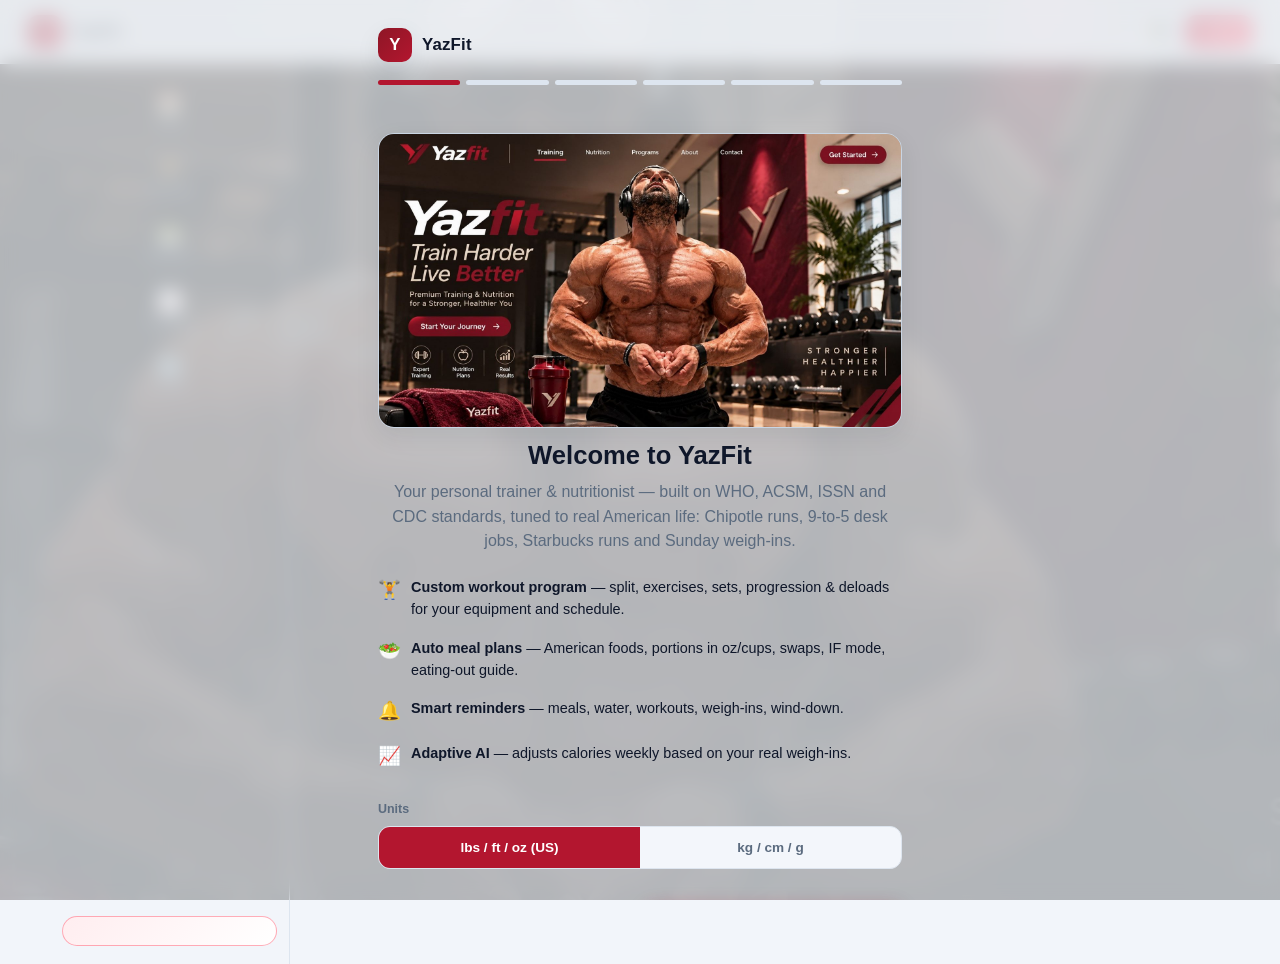
==== index.html @ 8dd3da99 "feat: YazFit v1 - US fitness & nutrition PWA with crimson brand theme Personalized workout/nutrition" ====
<!DOCTYPE html>
<html lang="en">
<head>
<meta charset="UTF-8">
<meta name="viewport" content="width=device-width, initial-scale=1, viewport-fit=cover">
<title>YazFit — Personal Training & Nutrition Coach</title>
<meta name="description" content="Personalized workout and nutrition plans built on WHO, ACSM, ISSN and CDC standards. US lifestyle ready.">
<meta name="theme-color" content="#0b0f14">
<link rel="manifest" href="manifest.json">
<link rel="icon" href="icons/icon.svg" type="image/svg+xml">
<link rel="apple-touch-icon" href="icons/icon.svg">
<meta name="apple-mobile-web-app-capable" content="yes">
<meta name="apple-mobile-web-app-title" content="YazFit">
<meta name="apple-mobile-web-app-status-bar-style" content="black-translucent">
<link rel="stylesheet" href="styles.css">
</head>
<body data-theme="dark">

<!-- ===== App shell ===== -->
<div id="app">
  <header class="topbar no-print">
    <div class="brand">
      <div class="logo">Y</div>
      <span>YazFit</span>
      <span id="subbadge" class="pill pro" style="display:none">PLUS</span>
    </div>
    <div class="actions">
      <button class="btn sm ghost" id="btn-theme" data-act="theme" aria-label="Toggle theme">🌗</button>
      <button class="btn sm accent" id="btn-pro" data-act="open-paywall">Go Pro</button>
    </div>
  </header>

  <div class="layout">
    <nav id="sidebar" class="no-print" aria-label="Main navigation">
      <button class="nav-item" data-act="nav" data-tab="today"><span class="ic">🏠</span>Today</button>
      <button class="nav-item" data-act="nav" data-tab="workouts"><span class="ic">🏋️</span>Workouts</button>
      <button class="nav-item" data-act="nav" data-tab="nutrition"><span class="ic">🥗</span>Nutrition</button>
      <button class="nav-item" data-act="nav" data-tab="progress"><span class="ic">📈</span>Progress</button>
      <button class="nav-item" data-act="nav" data-tab="profile"><span class="ic">⚙️</span>Profile</button>
      <div class="procard" id="sidepro"></div>
    </nav>

    <main id="main">
      <section id="view-today" class="view"></section>
      <section id="view-workouts" class="view" hidden></section>
      <section id="view-nutrition" class="view" hidden></section>
      <section id="view-progress" class="view" hidden></section>
      <section id="view-profile" class="view" hidden></section>
    </main>
  </div>

  <nav id="bottomnav" class="no-print" aria-label="Main navigation">
    <button class="nav-item" data-act="nav" data-tab="today"><span class="ic">🏠</span>Today</button>
    <button class="nav-item" data-act="nav" data-tab="workouts"><span class="ic">🏋️</span>Workouts</button>
    <button class="nav-item" data-act="nav" data-tab="nutrition"><span class="ic">🥗</span>Nutrition</button>
    <button class="nav-item" data-act="nav" data-tab="progress"><span class="ic">📈</span>Progress</button>
    <button class="nav-item" data-act="nav" data-tab="profile"><span class="ic">⚙️</span>Profile</button>
  </nav>
</div>

<!-- ===== Onboarding ===== -->
<div id="onboarding" role="dialog" aria-label="Setup wizard"></div>

<!-- ===== Modal & toast roots ===== -->
<div id="modal-root"></div>
<div id="toast-root" aria-live="polite"></div>

<script src="data.js"></script>
<script src="engine.js"></script>
<script src="app-views.js"></script>
<script src="app-core.js"></script>
</body>
</html>
---- styles.css ----
/* ============================================================
   YazFit — Design System
   Mobile-first · dark default · Material/HIG-inspired patterns
   ============================================================ */
:root{
  --bg:#0b0f14; --bg2:rgba(15,20,27,.88); --surface:rgba(17,24,33,.94); --card:rgba(24,33,48,.82); --card2:rgba(30,41,56,.86);
  --line:#263140; --line2:#314052;
  --text:#e9eff6; --muted:#93a1b3; --faint:#64748b;
  --primary:#d0203f; --primary2:#ff5a74; --primary-ink:#ffffff;
  --accent:#ff4d64; --success:#22c55e; --warn:#f59e0b; --danger:#ef4444; --info:#38bdf8;
  --r:16px; --r-sm:12px; --shadow:0 10px 30px rgba(0,0,0,.35);
  --maxw:1180px;
}
/* Full-app photo background (dark theme) — clean cropped athlete hero */
body::before{
  content:"";position:fixed;inset:0;z-index:-1;pointer-events:none;
  background:
    linear-gradient(180deg,rgba(11,15,20,.55) 0%,rgba(11,15,20,.72) 42%,rgba(11,15,20,.88) 100%),
    url("assets/hero-bg.jpg") center 30%/cover no-repeat;
}
[data-theme="light"] body::before{content:none}
[data-theme="light"]{
  --bg:#f2f5fa; --bg2:#e9eef5; --surface:#ffffff; --card:#ffffff; --card2:#f3f6fb;
  --line:#dde5ef; --line2:#c9d5e3;
  --text:#0f172a; --muted:#5b6b7f; --faint:#8b98a9;
  --primary:#b3162f; --primary2:#d0203f; --primary-ink:#ffffff;
  --shadow:0 8px 24px rgba(15,23,42,.08);
}
*{box-sizing:border-box;margin:0;padding:0}
html{font-size:16px}
body{
  font-family:-apple-system,BlinkMacSystemFont,"Segoe UI",Roboto,"Helvetica Neue",Arial,sans-serif;
  background:var(--bg);color:var(--text);line-height:1.55;min-height:100vh;
  -webkit-font-smoothing:antialiased;
}
button{font:inherit;cursor:pointer;color:inherit}
input,select{font:inherit;color:inherit}
a{color:var(--primary2)}
img{max-width:100%}
:focus-visible{outline:2px solid var(--primary);outline-offset:2px;border-radius:6px}
@media (prefers-reduced-motion:reduce){*{animation:none!important;transition:none!important}}

/* ---------- layout ---------- */
#app{display:none;min-height:100vh}
#app.on{display:block}
.layout{display:grid;grid-template-columns:1fr;max-width:var(--maxw);margin:0 auto}
main{padding:14px 14px 96px;min-height:100vh}
@media(min-width:900px){
  .layout{grid-template-columns:240px 1fr;gap:0}
  main{padding:24px 28px 40px}
}
/* header */
.topbar{display:flex;align-items:center;justify-content:space-between;gap:10px;padding:10px 14px;position:sticky;top:0;z-index:40;background:color-mix(in srgb,var(--bg) 82%,transparent);backdrop-filter:blur(10px);border-bottom:1px solid var(--line)}
.brand{display:flex;align-items:center;gap:10px;font-weight:800;font-size:1.05rem;letter-spacing:.2px}
.brand .logo{width:34px;height:34px;border-radius:10px;background:linear-gradient(135deg,#8e1626,var(--primary));display:grid;place-items:center;font-size:1.05rem;color:#fff;box-shadow:var(--shadow)}
.topbar .actions{display:flex;align-items:center;gap:8px}
@media(min-width:900px){.topbar{padding:14px 28px}}
/* sidebar */
#sidebar{display:none}
@media(min-width:900px){
  #sidebar{display:flex;flex-direction:column;gap:4px;padding:18px 12px;border-right:1px solid var(--line);position:sticky;top:0;height:100vh}
  #sidebar .nav-item{flex:0 0 auto;justify-content:flex-start;padding:11px 14px}
  #sidebar .procard{margin-top:auto}
}
/* bottom nav (mobile) */
#bottomnav{position:fixed;bottom:0;left:0;right:0;z-index:50;display:flex;background:color-mix(in srgb,var(--surface) 92%,transparent);backdrop-filter:blur(12px);border-top:1px solid var(--line);padding:6px 4px calc(6px + env(safe-area-inset-bottom))}
@media(min-width:900px){#bottomnav{display:none}}
.nav-item{flex:1;display:flex;flex-direction:column;align-items:center;gap:3px;padding:8px 4px;border:none;background:none;color:var(--muted);font-size:.68rem;font-weight:600;border-radius:12px}
.nav-item .ic{font-size:1.25rem;line-height:1}
.nav-item.active{color:var(--primary2)}
.nav-item.active .ic{transform:scale(1.08)}

/* ---------- primitives ---------- */
.card{background:var(--card);border:1px solid var(--line);border-radius:var(--r);padding:16px;margin-bottom:14px}
.card.tight{padding:12px}
.card h3{font-size:1rem;margin-bottom:10px;display:flex;align-items:center;gap:8px}
.card h3 .sub{margin-left:auto;font-size:.75rem;color:var(--muted);font-weight:600}
.row{display:flex;gap:12px;flex-wrap:wrap}
.row>*{flex:1 1 180px}
.grid2{display:grid;grid-template-columns:1fr 1fr;gap:12px}
.grid3{display:grid;grid-template-columns:repeat(auto-fit,minmax(150px,1fr));gap:12px}
.muted{color:var(--muted)}
.small{font-size:.8rem}
.tiny{font-size:.72rem}
.center{text-align:center}
.hr{border:none;border-top:1px solid var(--line);margin:12px 0}
.pill{display:inline-flex;align-items:center;gap:6px;padding:4px 10px;border-radius:999px;font-size:.72rem;font-weight:700;background:var(--card2);border:1px solid var(--line);color:var(--muted)}
.pill.good{color:var(--success);border-color:color-mix(in srgb,var(--success) 40%,transparent)}
.pill.warn{color:var(--warn);border-color:color-mix(in srgb,var(--warn) 40%,transparent)}
.pill.bad{color:var(--danger);border-color:color-mix(in srgb,var(--danger) 40%,transparent)}
.pill.pro{background:linear-gradient(135deg,color-mix(in srgb,var(--accent) 22%,transparent),transparent);color:var(--accent);border-color:color-mix(in srgb,var(--accent) 45%,transparent)}

.btn{display:inline-flex;align-items:center;justify-content:center;gap:8px;padding:11px 18px;border-radius:var(--r-sm);border:1px solid var(--line2);background:var(--card2);color:var(--text);font-weight:700;font-size:.9rem;transition:transform .06s,filter .15s}
.btn:hover{filter:brightness(1.1)}
.btn:active{transform:scale(.98)}
.btn.primary{background:linear-gradient(135deg,#8e1626,var(--primary));border:none;color:#fff;box-shadow:0 6px 18px color-mix(in srgb,var(--primary) 35%,transparent)}
.btn.accent{background:linear-gradient(135deg,#b3162f,var(--accent));border:none;color:#fff}
.btn.ghost{background:transparent}
.btn.danger{background:transparent;border-color:color-mix(in srgb,var(--danger) 50%,transparent);color:var(--danger)}
.btn.wide{width:100%}
.btn.sm{padding:7px 12px;font-size:.78rem;border-radius:10px}
.btn:disabled{opacity:.5;cursor:not-allowed}

.chip{display:inline-flex;align-items:center;gap:6px;padding:9px 14px;border-radius:999px;border:1.5px solid var(--line2);background:var(--card2);font-weight:600;font-size:.85rem;margin:0 6px 8px 0}
.chip.on{border-color:var(--primary);background:color-mix(in srgb,var(--primary) 18%,var(--card2));color:var(--primary2)}
.chips{display:flex;flex-wrap:wrap}

.seg{display:flex;background:var(--card2);border:1px solid var(--line);border-radius:var(--r-sm);overflow:hidden}
.seg button{flex:1;padding:10px 6px;background:none;border:none;color:var(--muted);font-weight:700;font-size:.85rem}
.seg button.on{background:var(--primary);color:#fff}

label.f{display:block;margin-bottom:12px}
label.f span{display:block;font-size:.78rem;font-weight:700;color:var(--muted);margin-bottom:6px}
input.in,select.in{width:100%;padding:12px 14px;border-radius:var(--r-sm);border:1.5px solid var(--line2);background:var(--bg2);color:var(--text)}
input.in:focus,select.in:focus{border-color:var(--primary);outline:none}
.inpair{display:flex;gap:8px}
.inpair>*{flex:1}

/* rings & stats */
.rings{display:grid;grid-template-columns:repeat(auto-fit,minmax(140px,1fr));gap:12px}
.ring{display:flex;flex-direction:column;align-items:center;background:var(--card);border:1px solid var(--line);border-radius:var(--r);padding:14px 8px}
.ring .v{font-size:1.15rem;font-weight:800;margin-top:6px}
.ring .l{font-size:.72rem;color:var(--muted);font-weight:700;text-transform:uppercase;letter-spacing:.6px}
.stat{background:var(--card);border:1px solid var(--line);border-radius:var(--r);padding:14px 16px}
.stat .v{font-size:1.5rem;font-weight:800}
.stat .l{font-size:.72rem;color:var(--muted);font-weight:700;text-transform:uppercase;letter-spacing:.6px}
.stat .d{font-size:.78rem;color:var(--muted);margin-top:4px}
.val-good{color:var(--success)}.val-warn{color:var(--warn)}.val-bad{color:var(--danger)}

/* meals & timeline */
.meal{border:1px solid var(--line);border-radius:var(--r);background:var(--card);margin-bottom:10px;overflow:hidden}
.meal .head{display:flex;align-items:center;gap:10px;padding:12px 14px;cursor:pointer}
.meal .head .t{font-weight:800}
.meal .head .time{font-size:.75rem;color:var(--muted)}
.meal .head .meta{margin-left:auto;text-align:right;font-size:.75rem;color:var(--muted);font-weight:700}
.meal .items{padding:0 14px 12px;display:none}
.meal.open .items{display:block}
.meal .items .it{display:flex;align-items:baseline;gap:8px;padding:7px 0;border-top:1px dashed var(--line)}
.meal .items .it .amt{margin-left:auto;white-space:nowrap;color:var(--muted);font-weight:700;font-size:.8rem}
.meal .head .done{width:26px;height:26px;border-radius:50%;border:2px solid var(--line2);display:grid;place-items:center;background:none;font-size:.8rem;flex-shrink:0}
.meal .head .done.on{background:var(--success);border-color:var(--success);color:#062b12}
.timeline{position:relative;padding-left:18px}
.timeline::before{content:"";position:absolute;left:5px;top:6px;bottom:6px;width:2px;background:var(--line)}
.tl-ev{position:relative;display:flex;gap:10px;align-items:center;padding:7px 0;font-size:.85rem;color:var(--muted)}
.tl-ev .dot{position:absolute;left:-18px;width:10px;height:10px;border-radius:50%;background:var(--faint)}
.tl-ev.done .dot{background:var(--success)}
.tl-ev .tt{font-weight:800;color:var(--text);min-width:46px}
.tl-ev.fired{color:var(--text)}

/* workout */
.daycard{border:1px solid var(--line);border-radius:var(--r);background:var(--card);margin-bottom:12px;overflow:hidden}
.daycard .head{display:flex;align-items:center;gap:12px;padding:14px}
.daycard .head .badge{width:46px;height:46px;border-radius:12px;display:grid;place-items:center;font-weight:800;font-size:.9rem;background:var(--card2);border:1px solid var(--line);flex-shrink:0}
.daycard.strength .head .badge{background:color-mix(in srgb,var(--primary) 18%,transparent);border-color:color-mix(in srgb,var(--primary) 45%,transparent);color:var(--primary2)}
.daycard.rest .head .badge{background:color-mix(in srgb,var(--success) 12%,transparent);color:var(--success);border-color:color-mix(in srgb,var(--success) 35%,transparent)}
.daycard .head .t{font-weight:800}
.daycard .head .m{font-size:.75rem;color:var(--muted)}
.daycard .head .btn{margin-left:auto}
.daycard .body{display:none;padding:0 14px 14px}
.daycard.open .body{display:block}
.ex{padding:10px 0;border-top:1px solid var(--line)}
.ex .top{display:flex;align-items:center;gap:10px}
.ex .nm{font-weight:700;flex:1}
.ex .sr{white-space:nowrap;font-weight:800;color:var(--primary2);font-size:.85rem}
.ex .cues{margin:6px 0 0;font-size:.78rem;color:var(--muted);padding-left:16px}
.ex .cues li{margin-bottom:2px}
.ex .subs{margin-top:6px}
.ex .chk{width:22px;height:22px;border-radius:6px;border:2px solid var(--line2);background:none;flex-shrink:0}
.ex .chk.on{background:var(--success);border-color:var(--success)}
.ex.detaillink .nm{cursor:pointer;color:var(--primary2)}
.locked{position:relative}
.blur{filter:blur(6px);pointer-events:none;user-select:none}
.lockover{position:absolute;inset:0;display:flex;flex-direction:column;align-items:center;justify-content:center;gap:8px;z-index:2;background:color-mix(in srgb,var(--bg) 30%,transparent);border-radius:var(--r);text-align:center;padding:12px}

/* progress */
.chart{width:100%;height:auto}
.legend{display:flex;gap:14px;font-size:.72rem;color:var(--muted);margin-top:6px}
.legend .k{width:18px;height:3px;border-radius:2px;display:inline-block;vertical-align:middle;margin-right:5px}
.watrow{display:flex;flex-wrap:wrap;gap:8px}
.cup{width:34px;height:42px;font-size:1.05rem;border-radius:8px;border:1.5px solid var(--line2);background:var(--card2)}
.cup.on{background:color-mix(in srgb,var(--info) 25%,var(--card2));border-color:var(--info)}

/* paywall */
.pw-grid{display:grid;grid-template-columns:1fr;gap:14px}
@media(min-width:700px){.pw-grid{grid-template-columns:repeat(3,1fr)}}
.tier{border:1.5px solid var(--line2);border-radius:var(--r);padding:18px;background:var(--card);position:relative;display:flex;flex-direction:column}
.tier.pop{border-color:var(--accent);box-shadow:0 0 0 1px var(--accent),var(--shadow)}
.tier .popb{position:absolute;top:-12px;left:50%;transform:translateX(-50%);background:var(--accent);color:#fff;font-weight:800;font-size:.7rem;padding:4px 12px;border-radius:999px}
.tier h4{font-size:1.1rem}
.tier .price{font-size:2rem;font-weight:800;margin:8px 0 2px}
.tier .price small{font-size:.8rem;color:var(--muted);font-weight:600}
.tier ul{list-style:none;margin:12px 0;font-size:.82rem;flex:1}
.tier ul li{padding:4px 0 4px 22px;position:relative;color:var(--muted)}
.tier ul li::before{content:"✓";position:absolute;left:0;color:var(--success);font-weight:800}
.tier ul li.no::before{content:"×";color:var(--danger)}
.tier ul li.no{text-decoration:line-through;opacity:.6}

/* onboarding */
#onboarding{position:fixed;inset:0;z-index:100;background:color-mix(in srgb,var(--bg) 72%,transparent);backdrop-filter:blur(10px);-webkit-backdrop-filter:blur(10px);display:none;overflow-y:auto}
#onboarding.on{display:block}
.ob-wrap{max-width:560px;margin:0 auto;padding:28px 18px 60px;min-height:100vh;display:flex;flex-direction:column}
.ob-dots{display:flex;gap:6px;margin:14px 0 22px}
.ob-dots .d{height:5px;flex:1;border-radius:3px;background:var(--line)}
.ob-dots .d.on{background:var(--primary)}
.ob-hero{text-align:center;padding:26px 0 8px}
.ob-hero .big{font-size:2.6rem;margin-bottom:10px}
.ob-hero-img{width:100%;aspect-ratio:16/9;object-fit:cover;border-radius:var(--r);border:1px solid var(--line2);box-shadow:var(--shadow);margin-bottom:12px;display:block}
.ob-hero h1{font-size:1.6rem;line-height:1.25;margin-bottom:8px}
.goalgrid{display:grid;grid-template-columns:1fr 1fr;gap:10px}
.goalcard{border:1.5px solid var(--line2);border-radius:var(--r);padding:16px 12px;background:var(--card2);text-align:center}
.goalcard .em{font-size:1.6rem}
.goalcard .nm{font-weight:800;margin-top:6px;font-size:.9rem}
.goalcard .ds{font-size:.7rem;color:var(--muted);margin-top:4px}
.goalcard.on{border-color:var(--primary);background:color-mix(in srgb,var(--primary) 14%,var(--card2))}
.ob-foot{margin-top:auto;padding-top:20px;display:flex;gap:10px}
.ob-foot .btn{flex:1}
.slider{-webkit-appearance:none;appearance:none;width:100%;height:8px;border-radius:4px;background:var(--line2)}
.slider::-webkit-slider-thumb{-webkit-appearance:none;width:24px;height:24px;border-radius:50%;background:var(--primary);border:3px solid var(--bg);box-shadow:0 2px 8px rgba(0,0,0,.4);cursor:pointer}

/* modal & toast */
#modal-root{position:fixed;inset:0;z-index:120;display:none;align-items:flex-end;justify-content:center;background:rgba(2,6,12,.62);backdrop-filter:blur(3px)}
#modal-root.on{display:flex}
@media(min-width:700px){#modal-root{align-items:center}}
.modal{background:var(--surface);border:1px solid var(--line);border-radius:20px 20px 0 0;width:100%;max-width:560px;max-height:88vh;overflow-y:auto;padding:20px}
@media(min-width:700px){.modal{border-radius:20px;padding:26px}}
.modal h2{font-size:1.25rem;margin-bottom:4px}
.modal .mhead{display:flex;align-items:center;margin-bottom:12px}
.modal .mhead .x{margin-left:auto;width:34px;height:34px;border-radius:50%;border:none;background:var(--card2);font-size:1rem}
#toast-root{position:fixed;left:50%;transform:translateX(-50%);bottom:84px;z-index:200;display:flex;flex-direction:column;gap:8px;width:min(92vw,420px)}
@media(min-width:900px){#toast-root{bottom:24px}}
.toast{background:var(--card2);border:1px solid var(--line2);border-radius:12px;padding:12px 14px;box-shadow:var(--shadow);font-size:.85rem;display:flex;gap:10px;align-items:center;animation:tin .25s ease}
.toast .em{font-size:1.2rem}
@keyframes tin{from{opacity:0;transform:translateY(10px)}to{opacity:1;transform:none}}

/* misc */
.procard{border:1.5px solid color-mix(in srgb,var(--accent) 45%,transparent);background:linear-gradient(135deg,color-mix(in srgb,var(--accent) 10%,var(--card)),var(--card));border-radius:var(--r);padding:14px;margin-top:12px}
.banner{border-radius:var(--r-sm);padding:12px 14px;font-size:.82rem;margin-bottom:12px;border:1px solid}
.banner.warn{background:color-mix(in srgb,var(--warn) 12%,transparent);border-color:color-mix(in srgb,var(--warn) 40%,transparent);color:var(--warn)}
.banner.info{background:color-mix(in srgb,var(--info) 10%,transparent);border-color:color-mix(in srgb,var(--info) 35%,transparent);color:var(--info)}
.banner.danger{background:color-mix(in srgb,var(--danger) 10%,transparent);border-color:color-mix(in srgb,var(--danger) 40%,transparent);color:var(--danger)}
.banner.good{background:color-mix(in srgb,var(--success) 10%,transparent);border-color:color-mix(in srgb,var(--success) 35%,transparent);color:var(--success)}
.section-title{font-size:.78rem;font-weight:800;letter-spacing:1.2px;text-transform:uppercase;color:var(--faint);margin:22px 0 10px}
.table{width:100%;border-collapse:collapse;font-size:.85rem}
.table th{text-align:left;color:var(--muted);font-size:.72rem;text-transform:uppercase;letter-spacing:.6px;padding:8px 6px;border-bottom:1px solid var(--line)}
.table td{padding:8px 6px;border-bottom:1px dashed var(--line)}
.qa{display:flex;gap:10px;margin-top:14px}
.qa .btn{flex:1;display:flex;flex-direction:column;gap:4px;padding:14px}
.qa .btn .em{font-size:1.3rem}
.qa .btn .tx{font-size:.72rem;color:var(--muted)}
.welcomelist{list-style:none;margin:14px 0}
.welcomelist li{display:flex;gap:10px;padding:8px 0;font-size:.9rem}
.welcomelist .em{font-size:1.15rem}

@media print{
  #sidebar,#bottomnav,.topbar,.no-print,#toast-root,#modal-root{display:none!important}
  main{padding:0}
  body{background:#fff;color:#000}
  body::before{content:none}
  .card,.daycard{border:1px solid #bbb;page-break-inside:avoid}
}
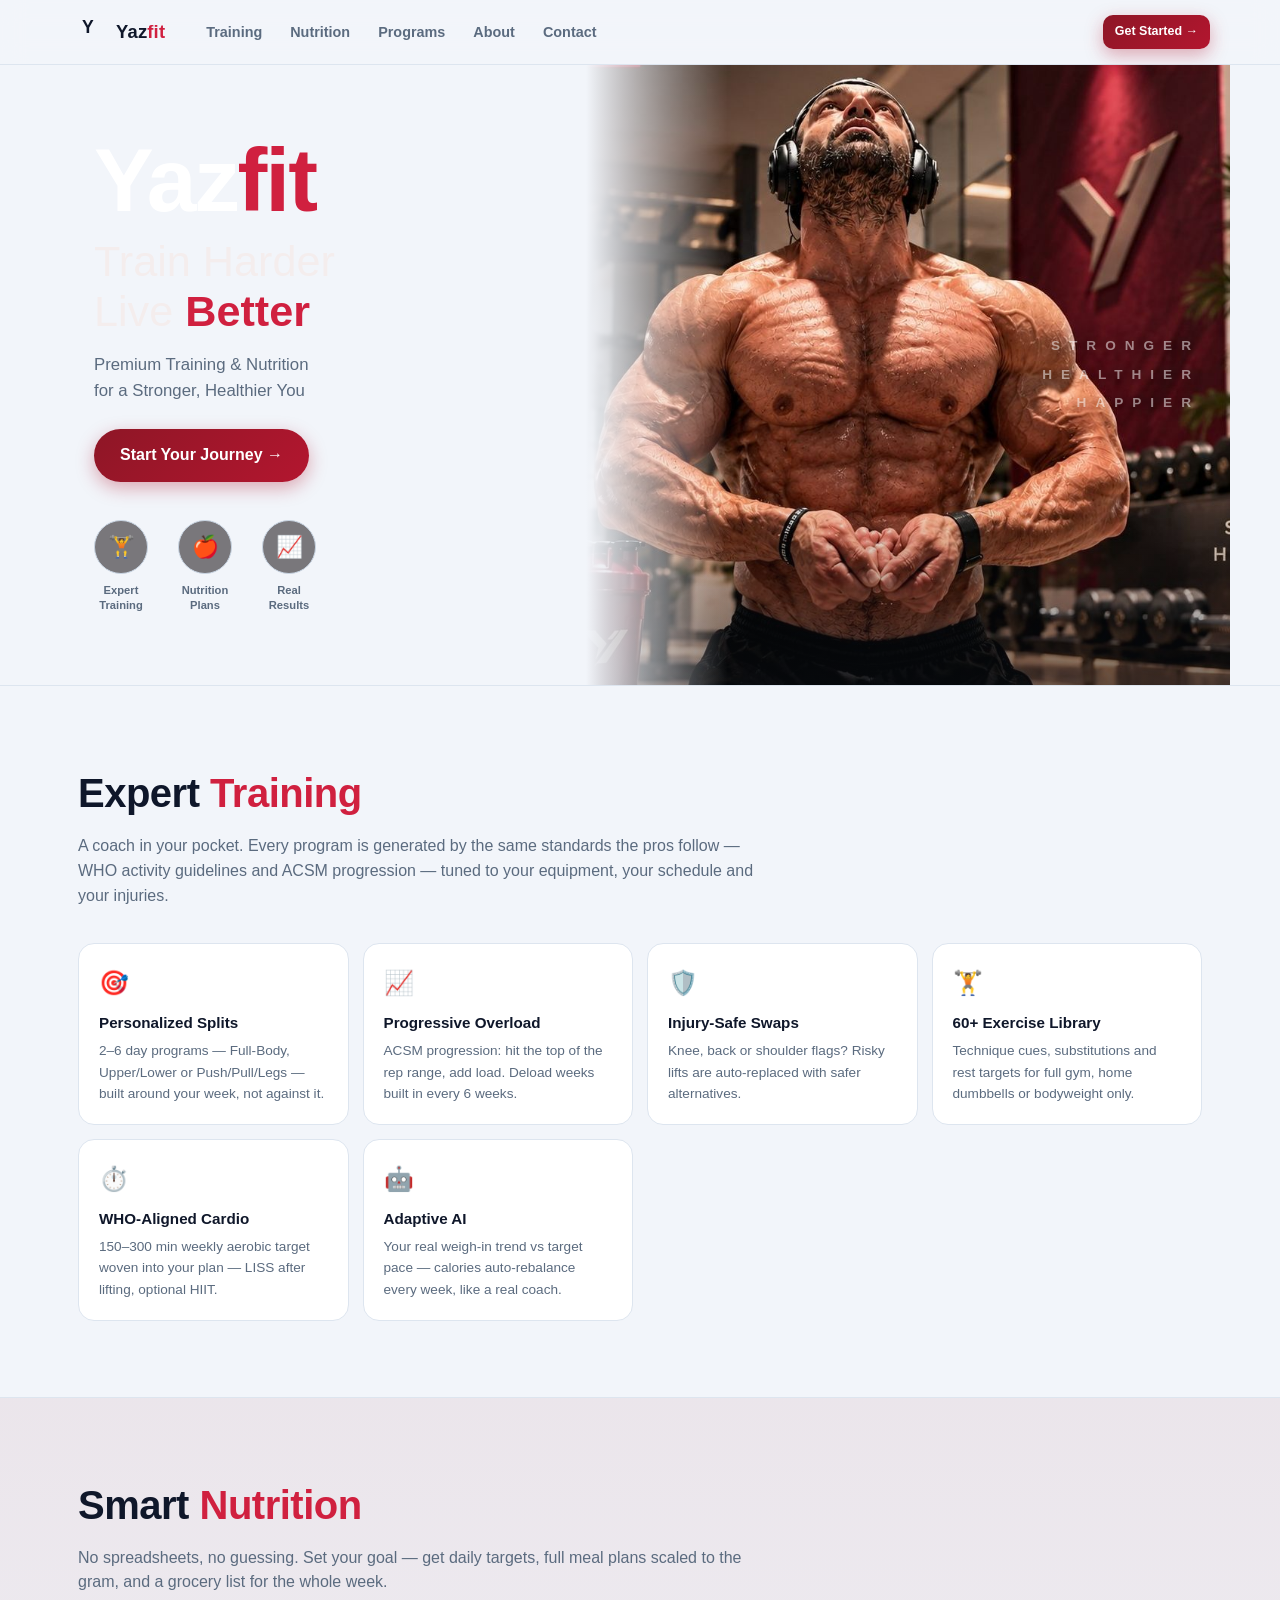
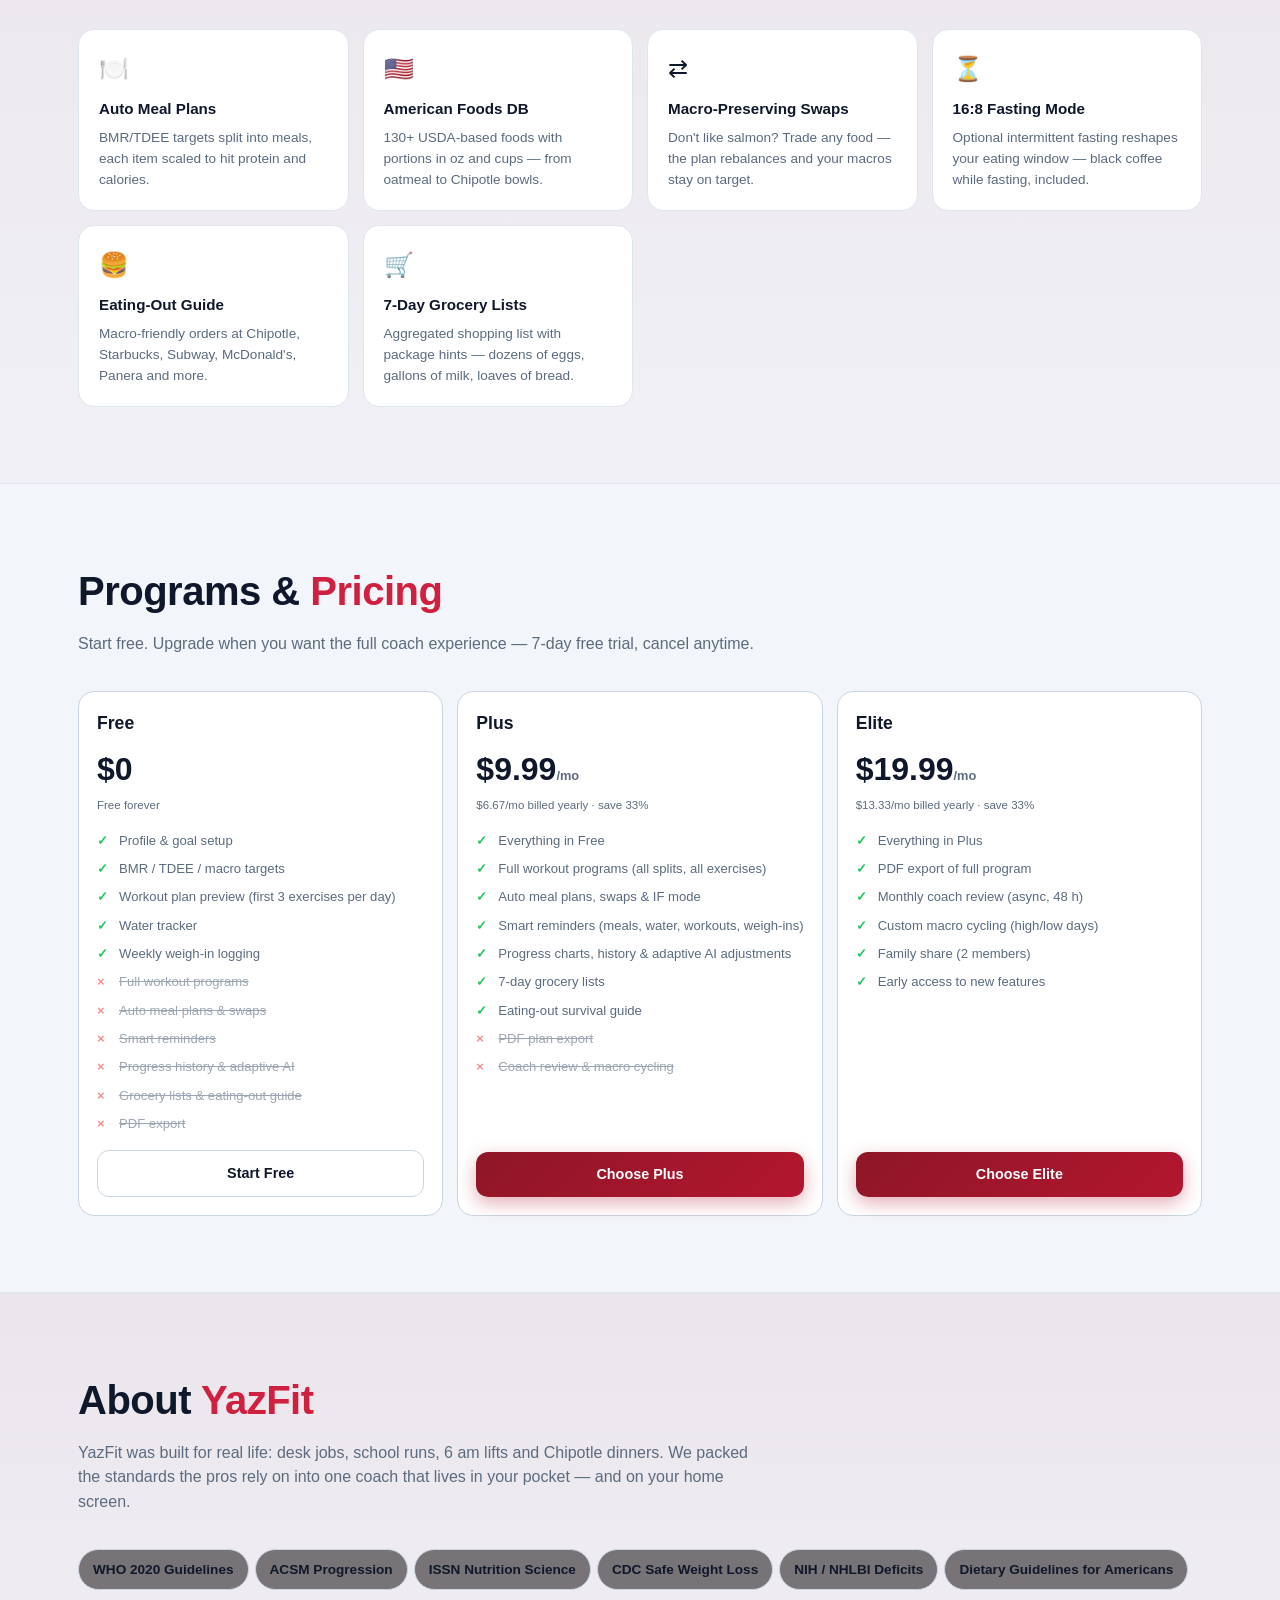
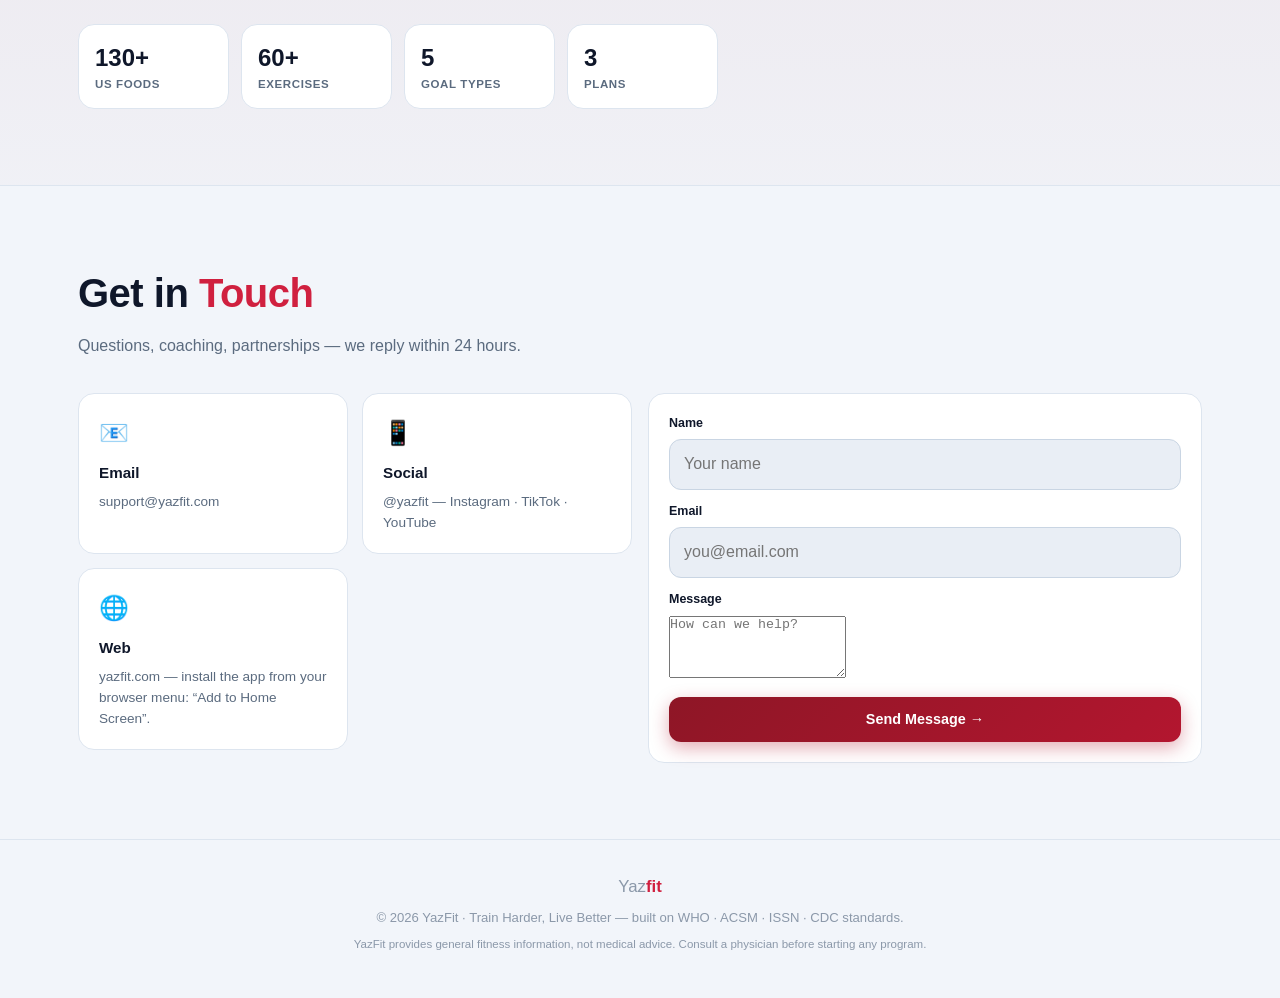
==== commit aa3334da: "feat: landing page rebuilt from YazFit banner design All banner texts are now real site sections: st" ====
--- a/index.html
+++ b/index.html
@@ -16,14 +16,122 @@
 </head>
 <body data-theme="dark">
 
+<!-- ===== Landing (marketing home — built from the YazFit banner) ===== -->
+<div id="landing" hidden>
+  <header class="lnav">
+    <div class="lnav-in">
+      <button class="lbrand" data-act="landing-top" aria-label="YazFit home">
+        <span class="logo">Y</span><span class="lbrand-t">Yaz<b>fit</b></span>
+      </button>
+      <nav class="llinks" aria-label="Site sections">
+        <button class="llink" data-act="landing-nav" data-sec="training">Training</button>
+        <button class="llink" data-act="landing-nav" data-sec="nutrition">Nutrition</button>
+        <button class="llink" data-act="landing-nav" data-sec="programs">Programs</button>
+        <button class="llink" data-act="landing-nav" data-sec="about">About</button>
+        <button class="llink" data-act="landing-nav" data-sec="contact">Contact</button>
+      </nav>
+      <button class="btn primary sm lcta" data-act="start-journey">Get Started →</button>
+    </div>
+  </header>
+
+  <section class="lhero" id="l-home">
+    <div class="lhero-in">
+      <div class="lhero-txt">
+        <h1><span class="lw">Yaz</span><span class="lc">fit</span></h1>
+        <p class="ltag">Train Harder<br>Live <b>Better</b></p>
+        <p class="lsub">Premium Training &amp; Nutrition<br>for a Stronger, Healthier You</p>
+        <button class="btn primary lcta-big" data-act="start-journey">Start Your Journey →</button>
+        <div class="lfeat">
+          <div class="lfeat-i"><span class="em">🏋️</span><b>Expert<br>Training</b></div>
+          <div class="lfeat-i"><span class="em">🍎</span><b>Nutrition<br>Plans</b></div>
+          <div class="lfeat-i"><span class="em">📈</span><b>Real<br>Results</b></div>
+        </div>
+      </div>
+      <div class="lhero-img" role="img" aria-label="Athlete training in the gym"></div>
+    </div>
+    <div class="lside" aria-hidden="true">STRONGER<br>HEALTHIER<br>HAPPIER</div>
+  </section>
+
+  <section class="lsec" id="l-training">
+    <h2>Expert <b>Training</b></h2>
+    <p class="lsecd">A coach in your pocket. Every program is generated by the same standards the pros follow — WHO activity guidelines and ACSM progression — tuned to your equipment, your schedule and your injuries.</p>
+    <div class="lgrid">
+      <div class="lcard"><span class="em">🎯</span><b>Personalized Splits</b><p>2–6 day programs — Full-Body, Upper/Lower or Push/Pull/Legs — built around your week, not against it.</p></div>
+      <div class="lcard"><span class="em">📈</span><b>Progressive Overload</b><p>ACSM progression: hit the top of the rep range, add load. Deload weeks built in every 6 weeks.</p></div>
+      <div class="lcard"><span class="em">🛡️</span><b>Injury-Safe Swaps</b><p>Knee, back or shoulder flags? Risky lifts are auto-replaced with safer alternatives.</p></div>
+      <div class="lcard"><span class="em">🏋️</span><b>60+ Exercise Library</b><p>Technique cues, substitutions and rest targets for full gym, home dumbbells or bodyweight only.</p></div>
+      <div class="lcard"><span class="em">⏱️</span><b>WHO-Aligned Cardio</b><p>150–300 min weekly aerobic target woven into your plan — LISS after lifting, optional HIIT.</p></div>
+      <div class="lcard"><span class="em">🤖</span><b>Adaptive AI</b><p>Your real weigh-in trend vs target pace — calories auto-rebalance every week, like a real coach.</p></div>
+    </div>
+  </section>
+
+  <section class="lsec alt" id="l-nutrition">
+    <h2>Smart <b>Nutrition</b></h2>
+    <p class="lsecd">No spreadsheets, no guessing. Set your goal — get daily targets, full meal plans scaled to the gram, and a grocery list for the whole week.</p>
+    <div class="lgrid">
+      <div class="lcard"><span class="em">🍽️</span><b>Auto Meal Plans</b><p>BMR/TDEE targets split into meals, each item scaled to hit protein and calories.</p></div>
+      <div class="lcard"><span class="em">🇺🇸</span><b>American Foods DB</b><p>130+ USDA-based foods with portions in oz and cups — from oatmeal to Chipotle bowls.</p></div>
+      <div class="lcard"><span class="em">⇄</span><b>Macro-Preserving Swaps</b><p>Don't like salmon? Trade any food — the plan rebalances and your macros stay on target.</p></div>
+      <div class="lcard"><span class="em">⏳</span><b>16:8 Fasting Mode</b><p>Optional intermittent fasting reshapes your eating window — black coffee while fasting, included.</p></div>
+      <div class="lcard"><span class="em">🍔</span><b>Eating-Out Guide</b><p>Macro-friendly orders at Chipotle, Starbucks, Subway, McDonald's, Panera and more.</p></div>
+      <div class="lcard"><span class="em">🛒</span><b>7-Day Grocery Lists</b><p>Aggregated shopping list with package hints — dozens of eggs, gallons of milk, loaves of bread.</p></div>
+    </div>
+  </section>
+
+  <section class="lsec" id="l-programs">
+    <h2>Programs &amp; <b>Pricing</b></h2>
+    <p class="lsecd">Start free. Upgrade when you want the full coach experience — 7-day free trial, cancel anytime.</p>
+    <div class="pw-grid" id="landing-tiers"></div>
+  </section>
+
+  <section class="lsec alt" id="l-about">
+    <h2>About <b>YazFit</b></h2>
+    <p class="lsecd">YazFit was built for real life: desk jobs, school runs, 6 am lifts and Chipotle dinners. We packed the standards the pros rely on into one coach that lives in your pocket — and on your home screen.</p>
+    <div class="lchips">
+      <span class="chip">WHO 2020 Guidelines</span><span class="chip">ACSM Progression</span><span class="chip">ISSN Nutrition Science</span>
+      <span class="chip">CDC Safe Weight Loss</span><span class="chip">NIH / NHLBI Deficits</span><span class="chip">Dietary Guidelines for Americans</span>
+    </div>
+    <div class="lstats">
+      <div class="stat"><div class="v">130+</div><div class="l">US Foods</div></div>
+      <div class="stat"><div class="v">60+</div><div class="l">Exercises</div></div>
+      <div class="stat"><div class="v">5</div><div class="l">Goal Types</div></div>
+      <div class="stat"><div class="v">3</div><div class="l">Plans</div></div>
+    </div>
+  </section>
+
+  <section class="lsec" id="l-contact">
+    <h2>Get in <b>Touch</b></h2>
+    <p class="lsecd">Questions, coaching, partnerships — we reply within 24 hours.</p>
+    <div class="lcontact">
+      <div class="lgrid" style="align-content:start">
+        <div class="lcard"><span class="em">📧</span><b>Email</b><p>support@yazfit.com</p></div>
+        <div class="lcard"><span class="em">📱</span><b>Social</b><p>@yazfit — Instagram · TikTok · YouTube</p></div>
+        <div class="lcard"><span class="em">🌐</span><b>Web</b><p>yazfit.com — install the app from your browser menu: “Add to Home Screen”.</p></div>
+      </div>
+      <form class="lcard lform" id="l-contact-form">
+        <label class="f"><span>Name</span><input class="in" id="lc-name" placeholder="Your name"></label>
+        <label class="f"><span>Email</span><input class="in" id="lc-email" type="email" placeholder="you@email.com"></label>
+        <label class="f"><span>Message</span><textarea class="in" id="lc-msg" rows="4" placeholder="How can we help?"></textarea></label>
+        <button class="btn primary wide" type="button" data-act="contact-send">Send Message →</button>
+      </form>
+    </div>
+  </section>
+
+  <footer class="lfoot">
+    <div class="lbrand-t" style="font-size:1.05rem">Yaz<b>fit</b></div>
+    <p>© 2026 YazFit · Train Harder, Live Better — built on WHO · ACSM · ISSN · CDC standards.</p>
+    <p class="tiny">YazFit provides general fitness information, not medical advice. Consult a physician before starting any program.</p>
+  </footer>
+</div>
+
 <!-- ===== App shell ===== -->
 <div id="app">
   <header class="topbar no-print">
-    <div class="brand">
+    <button class="brand" data-act="open-landing" aria-label="YazFit home" style="background:none;border:none">
       <div class="logo">Y</div>
       <span>YazFit</span>
       <span id="subbadge" class="pill pro" style="display:none">PLUS</span>
-    </div>
+    </button>
     <div class="actions">
       <button class="btn sm ghost" id="btn-theme" data-act="theme" aria-label="Toggle theme">🌗</button>
       <button class="btn sm accent" id="btn-pro" data-act="open-paywall">Go Pro</button>
--- a/styles.css
+++ b/styles.css
@@ -258,3 +258,76 @@
   body::before{content:none}
   .card,.daycard{border:1px solid #bbb;page-break-inside:avoid}
 }
+
+/* ============================================================
+   Landing — marketing home rebuilt from the YazFit banner
+   ============================================================ */
+body.landing-on #app{display:none}
+#landing{min-height:100vh;background:var(--bg);color:var(--text)}
+body.landing-on::before{opacity:.35}
+
+/* nav */
+.lnav{position:sticky;top:0;z-index:60;background:color-mix(in srgb,var(--bg) 78%,transparent);backdrop-filter:blur(12px);-webkit-backdrop-filter:blur(12px);border-bottom:1px solid var(--line)}
+.lnav-in{max-width:var(--maxw);margin:0 auto;display:flex;align-items:center;gap:14px;padding:12px 20px}
+.lbrand{display:flex;align-items:center;gap:10px;background:none;border:none;font-weight:800;font-size:1.15rem;letter-spacing:.2px}
+.lbrand-t b,.lw+.lc,.ltag b,.lsec h2 b{color:var(--primary2)}
+.lbrand .logo{width:36px;height:36px;font-size:1.1rem}
+.llinks{display:flex;gap:2px;margin-left:14px;overflow-x:auto;scrollbar-width:none}
+.llinks::-webkit-scrollbar{display:none}
+.llink{background:none;border:none;color:var(--muted);font-weight:600;font-size:.9rem;padding:9px 13px;border-radius:10px;white-space:nowrap;position:relative}
+.llink:hover{color:var(--text)}
+.llink.on{color:var(--text)}
+.llink.on::after{content:"";position:absolute;left:13px;right:13px;bottom:4px;height:2px;border-radius:2px;background:var(--primary)}
+.lcta{margin-left:auto;white-space:nowrap}
+
+/* hero — banner composition: text left, athlete right */
+.lhero{position:relative;overflow:hidden;border-bottom:1px solid var(--line)}
+.lhero-in{position:relative;max-width:var(--maxw);margin:0 auto;display:grid;grid-template-columns:5fr 6fr;min-height:620px}
+.lhero-txt{display:flex;flex-direction:column;justify-content:center;padding:64px 44px;z-index:2}
+.lhero-txt h1{font-size:clamp(3.4rem,8vw,5.6rem);line-height:.95;letter-spacing:-2px;font-weight:800}
+.lw{color:#fff}
+.lc{color:var(--primary)}
+.ltag{font-size:clamp(1.7rem,3.4vw,2.7rem);font-weight:300;line-height:1.15;color:#f4eded;margin:14px 0 16px}
+.ltag b{font-weight:800}
+.lsub{color:var(--muted);font-size:1.05rem;line-height:1.5;margin-bottom:26px}
+.lcta-big{align-self:flex-start;font-size:1rem;padding:14px 26px;border-radius:999px}
+.lfeat{display:flex;gap:30px;margin-top:38px}
+.lfeat-i{display:flex;flex-direction:column;align-items:center;gap:9px;font-size:.7rem;font-weight:700;color:var(--muted);text-align:center;line-height:1.35}
+.lfeat-i .em{width:54px;height:54px;border:1.5px solid var(--line2);border-radius:50%;display:grid;place-items:center;font-size:1.35rem;background:rgba(23,17,20,.55)}
+.lhero-img{position:relative;background:url("assets/hero-bg.jpg") center 18%/cover no-repeat;min-height:420px}
+.lhero-img::before{content:"";position:absolute;inset:0;background:linear-gradient(90deg,var(--bg) 0%,rgba(11,15,20,0) 22%),linear-gradient(0deg,rgba(11,15,20,.55) 0%,rgba(11,15,20,0) 30%)}
+.lside{position:absolute;right:30px;top:50%;transform:translateY(-50%);text-align:right;color:rgba(255,255,255,.5);letter-spacing:9px;font-weight:800;font-size:.85rem;line-height:2.1;z-index:2;text-shadow:0 2px 12px rgba(0,0,0,.6)}
+@media(min-width:901px){.lside{right:max(30px,calc((100vw - var(--maxw))/2 + 30px))}}
+
+/* sections */
+.lsec{max-width:var(--maxw);margin:0 auto;padding:76px 28px;scroll-margin-top:64px}
+.lsec.alt{background:linear-gradient(180deg,rgba(142,22,38,.07),rgba(142,22,38,.02));border-top:1px solid var(--line);border-bottom:1px solid var(--line);max-width:none;padding-left:max(28px,calc((100vw - var(--maxw))/2 + 28px));padding-right:max(28px,calc((100vw - var(--maxw))/2 + 28px))}
+.lsec h2{font-size:clamp(1.8rem,3.6vw,2.5rem);margin-bottom:10px;letter-spacing:-.5px}
+.lsecd{color:var(--muted);max-width:680px;margin-bottom:34px}
+.lgrid{display:grid;grid-template-columns:repeat(auto-fit,minmax(250px,1fr));gap:14px}
+.lcard{background:var(--card);border:1px solid var(--line);border-radius:var(--r);padding:20px}
+.lcard .em{font-size:1.5rem}
+.lcard b{display:block;margin:10px 0 6px;font-size:.95rem}
+.lcard p{font-size:.85rem;color:var(--muted)}
+.lchips{display:flex;flex-wrap:wrap;margin-bottom:26px}
+.lchips .chip{background:rgba(23,17,20,.55)}
+.lstats{display:grid;grid-template-columns:repeat(auto-fit,minmax(130px,1fr));gap:12px;max-width:640px}
+
+/* contact */
+.lcontact{display:grid;grid-template-columns:1fr 1fr;gap:16px;align-items:start}
+.lform label.f span{color:var(--text)}
+@media(max-width:760px){.lcontact{grid-template-columns:1fr}}
+
+/* footer */
+.lfoot{border-top:1px solid var(--line);padding:34px 24px 44px;text-align:center;color:var(--faint);font-size:.82rem}
+.lfoot p{margin-top:8px}
+
+/* responsive hero */
+@media(max-width:900px){
+  .lhero-in{grid-template-columns:1fr;min-height:0}
+  .lhero-img{position:absolute;inset:0;min-height:0;z-index:0}
+  .lhero-img::before{background:linear-gradient(180deg,rgba(11,15,20,.78) 0%,rgba(11,15,20,.62) 40%,rgba(11,15,20,.94) 100%)}
+  .lhero-txt{padding:64px 24px 54px}
+  .lside{display:none}
+  .lnav-in{padding:10px 14px}
+}
